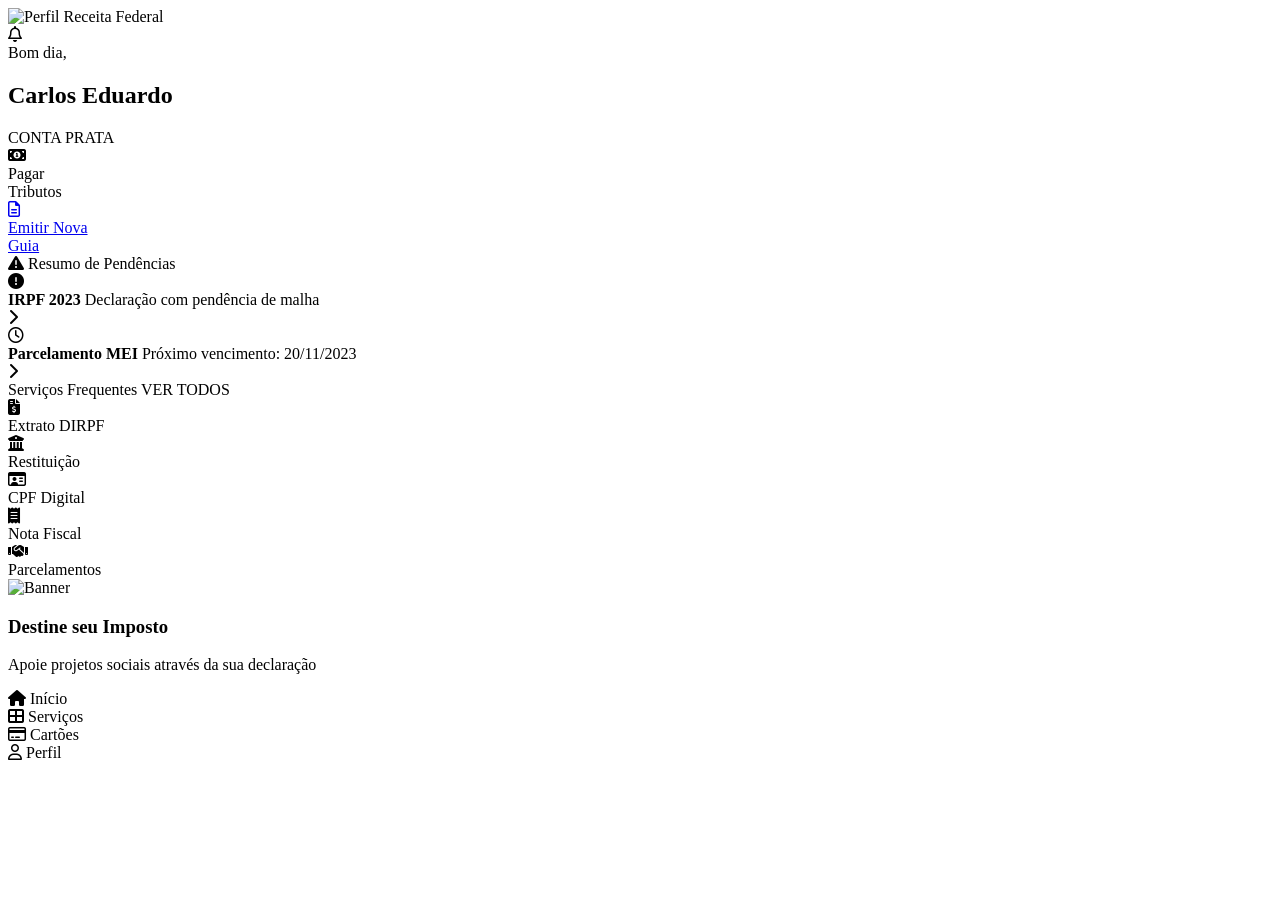
==== index.html @ 303e07ad "Move IHC files to project root Rename/move files from the IHC/ folder to the repository root: assets" ====
<!DOCTYPE html>
<html lang="pt-BR">
<head>
<meta charset="UTF-8" />
<meta name="viewport" content="width=device-width, initial-scale=1, maximum-scale=1" />
<title>Receita Federal</title>
<link rel="stylesheet" href="https://cdnjs.cloudflare.com/ajax/libs/font-awesome/6.5.1/css/all.min.css" />
<link rel="stylesheet" href="style.css" />
</head>
<body class="page-index">
  <header class="header">
    <div class="brand">
      <img class="avatar" src="https://i.pravatar.cc/80?img=12" alt="Perfil" />
      <span>Receita Federal</span>
    </div>
    <i class="fa-regular fa-bell bell"></i>
  </header>
  <section class="greeting">
    <div class="hi">Bom dia,</div>
    <h1>Carlos Eduardo</h1>
    <div class="badge">CONTA PRATA</div>
  </section>
  <section class="quick">
    <div class="qcard primary">
      <div class="ico"><i class="fa-solid fa-money-bill-1"></i></div>
      <div class="title">Pagar<br/>Tributos</div>
    </div>
    <a href="emissao.html" class="qcard light">
      <div class="ico"><i class="fa-regular fa-file-lines"></i></div>
      <div class="title">Emitir Nova<br/>Guia</div>
    </a>
  </section>
  <div class="section-title">
    <i class="fa-solid fa-triangle-exclamation warn"></i>
    Resumo de Pendências
  </div>
  <div class="pend">
    <div class="pend-item danger">
      <div class="pico"><i class="fa-solid fa-circle-exclamation"></i></div>
      <div class="body">
        <strong>IRPF 2023</strong>
        <span>Declaração com pendência de malha</span>
      </div>
      <i class="fa-solid fa-chevron-right chev"></i>
    </div>
    <div class="pend-item info">
      <div class="pico"><i class="fa-regular fa-clock"></i></div>
      <div class="body">
        <strong>Parcelamento MEI</strong>
        <span>Próximo vencimento: 20/11/2023</span>
      </div>
      <i class="fa-solid fa-chevron-right chev"></i>
    </div>
  </div>
  <div class="section-title row">
    <span>Serviços Frequentes</span>
    <span class="see-all">VER TODOS</span>
  </div>
  <div class="services">
    <div class="service">
      <div class="sico"><i class="fa-solid fa-file-invoice-dollar"></i></div>
      <div class="slabel">Extrato DIRPF</div>
    </div>
    <div class="service">
      <div class="sico"><i class="fa-solid fa-building-columns"></i></div>
      <div class="slabel">Restituição</div>
    </div>
    <div class="service">
      <div class="sico"><i class="fa-regular fa-id-card"></i></div>
      <div class="slabel">CPF Digital</div>
    </div>
    <div class="service">
      <div class="sico"><i class="fa-solid fa-receipt"></i></div>
      <div class="slabel">Nota Fiscal</div>
    </div>
    <div class="service">
      <div class="sico"><i class="fa-solid fa-handshake"></i></div>
      <div class="slabel">Parcelamentos</div>
    </div>
  </div>
  <div class="banner">
    <img src="https://images.unsplash.com/photo-1498050108023-c5249f4df085?w=800" alt="Banner" />
    <div class="overlay">
      <h3>Destine seu Imposto</h3>
      <p>Apoie projetos sociais através da sua declaração</p>
    </div>
  </div>
  <nav class="tabbar">
    <div class="tab active">
      <i class="fa-solid fa-house"></i>
      <span>Início</span>
    </div>
    <div class="tab">
      <i class="fa-solid fa-th-large"></i>
      <span>Serviços</span>
    </div>
    <div class="tab">
      <i class="fa-regular fa-credit-card"></i>
      <span>Cartões</span>
    </div>
    <div class="tab">
      <i class="fa-regular fa-user"></i>
      <span>Perfil</span>
    </div>
  </nav>
</body>
</html>
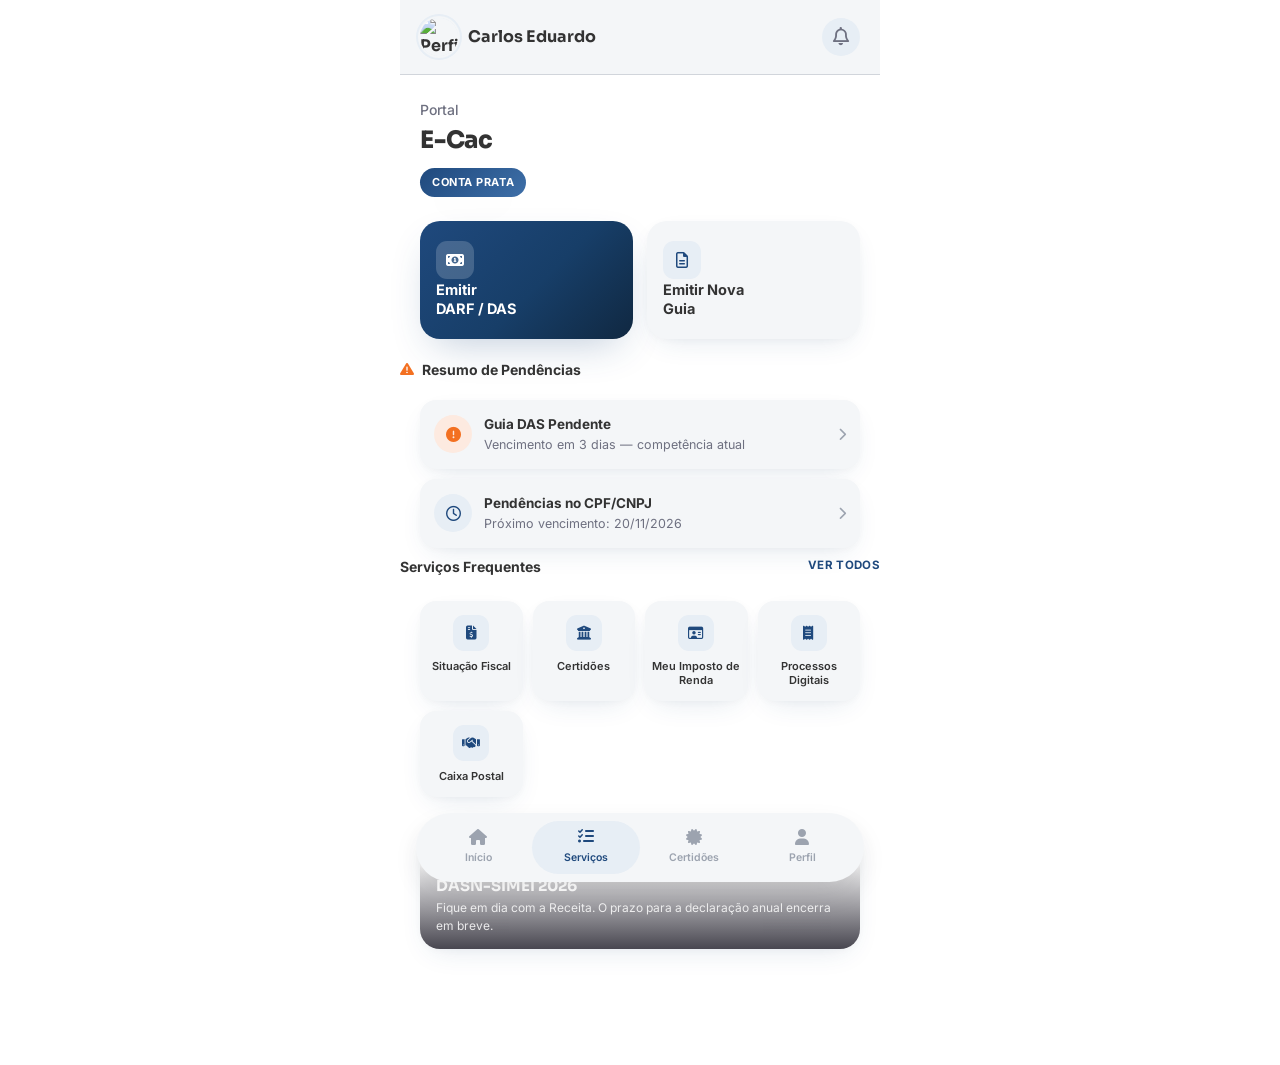
==== commit 9e559fa5: "Revamp UI: new styles, script and content Large UI overhaul: replaced the old emission-values JS wit" ====
--- a/index.html
+++ b/index.html
@@ -3,27 +3,28 @@
 <head>
 <meta charset="UTF-8" />
 <meta name="viewport" content="width=device-width, initial-scale=1, maximum-scale=1" />
-<title>Receita Federal</title>
+<title>Ecaac</title>
 <link rel="stylesheet" href="https://cdnjs.cloudflare.com/ajax/libs/font-awesome/6.5.1/css/all.min.css" />
 <link rel="stylesheet" href="style.css" />
 </head>
 <body class="page-index">
+  <div class="page-shell">
   <header class="header">
     <div class="brand">
       <img class="avatar" src="https://i.pravatar.cc/80?img=12" alt="Perfil" />
-      <span>Receita Federal</span>
+      <span>Carlos Eduardo</span>
     </div>
     <i class="fa-regular fa-bell bell"></i>
   </header>
   <section class="greeting">
-    <div class="hi">Bom dia,</div>
-    <h1>Carlos Eduardo</h1>
+    <div class="hi">Portal</div>
+    <h1>E-Cac</h1>
     <div class="badge">CONTA PRATA</div>
   </section>
   <section class="quick">
     <div class="qcard primary">
       <div class="ico"><i class="fa-solid fa-money-bill-1"></i></div>
-      <div class="title">Pagar<br/>Tributos</div>
+      <div class="title">Emitir<br/>DARF / DAS</div>
     </div>
     <a href="emissao.html" class="qcard light">
       <div class="ico"><i class="fa-regular fa-file-lines"></i></div>
@@ -38,16 +39,16 @@
     <div class="pend-item danger">
       <div class="pico"><i class="fa-solid fa-circle-exclamation"></i></div>
       <div class="body">
-        <strong>IRPF 2023</strong>
-        <span>Declaração com pendência de malha</span>
+        <strong>Guia DAS Pendente</strong>
+        <span>Vencimento em 3 dias — competência atual</span>
       </div>
       <i class="fa-solid fa-chevron-right chev"></i>
     </div>
     <div class="pend-item info">
       <div class="pico"><i class="fa-regular fa-clock"></i></div>
       <div class="body">
-        <strong>Parcelamento MEI</strong>
-        <span>Próximo vencimento: 20/11/2023</span>
+        <strong>Pendências no CPF/CNPJ</strong>
+        <span>Próximo vencimento: 20/11/2026</span>
       </div>
       <i class="fa-solid fa-chevron-right chev"></i>
     </div>
@@ -59,49 +60,52 @@
   <div class="services">
     <div class="service">
       <div class="sico"><i class="fa-solid fa-file-invoice-dollar"></i></div>
-      <div class="slabel">Extrato DIRPF</div>
+      <div class="slabel">Situação Fiscal</div>
     </div>
     <div class="service">
       <div class="sico"><i class="fa-solid fa-building-columns"></i></div>
-      <div class="slabel">Restituição</div>
+      <div class="slabel">Certidões</div>
     </div>
     <div class="service">
       <div class="sico"><i class="fa-regular fa-id-card"></i></div>
-      <div class="slabel">CPF Digital</div>
+      <div class="slabel">Meu Imposto de Renda</div>
     </div>
     <div class="service">
       <div class="sico"><i class="fa-solid fa-receipt"></i></div>
-      <div class="slabel">Nota Fiscal</div>
+      <div class="slabel">Processos Digitais</div>
     </div>
     <div class="service">
       <div class="sico"><i class="fa-solid fa-handshake"></i></div>
-      <div class="slabel">Parcelamentos</div>
+      <div class="slabel">Caixa Postal</div>
     </div>
   </div>
   <div class="banner">
     <img src="https://images.unsplash.com/photo-1498050108023-c5249f4df085?w=800" alt="Banner" />
     <div class="overlay">
-      <h3>Destine seu Imposto</h3>
-      <p>Apoie projetos sociais através da sua declaração</p>
+      <h3>DASN-SIMEI 2026</h3>
+      <p>Fique em dia com a Receita. O prazo para a declaração anual encerra em breve.</p>
     </div>
   </div>
-  <nav class="tabbar">
-    <div class="tab active">
-      <i class="fa-solid fa-house"></i>
-      <span>Início</span>
-    </div>
-    <div class="tab">
-      <i class="fa-solid fa-th-large"></i>
-      <span>Serviços</span>
-    </div>
-    <div class="tab">
-      <i class="fa-regular fa-credit-card"></i>
-      <span>Cartões</span>
-    </div>
-    <div class="tab">
-      <i class="fa-regular fa-user"></i>
-      <span>Perfil</span>
-    </div>
-  </nav>
+  <nav class="bottom-nav-bar">
+      <a class="link" href="index.html">
+        <span class="nav-icon"><i class="fa-solid fa-house"></i></span>
+        <p class="text">Início</p>
+      </a>
+      <a class="link active" href="servicos.html">
+        <span class="nav-icon"><i class="fa-solid fa-list-check"></i></span>
+        <p class="text">Serviços</p>
+      </a>
+      <a class="link" href="certidoes.html">
+        <span class="nav-icon"><i class="fa-solid fa-certificate"></i></span>
+        <p class="text">Certidões</p>
+      </a>
+      <a class="link" href="perfil.html">
+        <span class="nav-icon"><i class="fa-solid fa-user"></i></span>
+        <p class="text">Perfil</p>
+      </a>
+    </nav>
+  </div>
+
+  <script src="script.js"></script>
 </body>
 </html>
--- a/style.css
+++ b/style.css
@@ -0,0 +1,1175 @@
+
+@import url('https://fonts.googleapis.com/css2?family=Sora:wght@600;700;800&family=Inter:wght@400;500;600;700&display=swap');
+
+* {
+  box-sizing: border-box;
+}
+
+:root {
+  --bg: #ffffff;
+  --surface: #f4f6f8;
+  --primary: #1f497d;
+  --primary-light: #3e6fa8;
+  --primary-tint: #e7eef5;
+  --ink: #333333;
+  --muted: #6e7080;
+  --muted-soft: #9ca3af;
+  --line: #d1d5db;
+  --mint: #16a34a;
+  --mint-tint: #e7f8ee;
+  --amber: #f37021;
+  --amber-tint: #fdeae0;
+  --rose: #f37021;
+  --rose-tint: #fdeae0;
+
+  --radius-lg: 20px;
+  --radius-md: 16px;
+  --radius-sm: 12px;
+  --radius-pill: 999px;
+
+  --shadow-card: 0 10px 30px -12px rgba(31, 73, 125, 0.16), 0 2px 8px -2px rgba(51, 51, 51, 0.04);
+  --shadow-float: 0 16px 40px -14px rgba(31, 73, 125, 0.30);
+  --shadow-nav: 0 12px 32px -8px rgba(51, 51, 51, 0.14);
+
+  --ease: cubic-bezier(0.22, 1, 0.36, 1);
+}
+
+html {
+  -webkit-text-size-adjust: 100%;
+}
+
+body {
+  margin: 0;
+  background: var(--bg);
+  color: var(--ink);
+  font-family: 'Inter', -apple-system, BlinkMacSystemFont, sans-serif;
+  font-size: 15px;
+  line-height: 1.5;
+  -webkit-font-smoothing: antialiased;
+}
+
+h1, h2, h3, .heading-1 .text, .emissao-heading, .success-title, .header-title {
+  font-family: 'Sora', 'Inter', sans-serif;
+}
+
+a {
+  color: inherit;
+  text-decoration: none;
+}
+
+button {
+  font-family: inherit;
+}
+
+img {
+  display: block;
+}
+
+/* App frame shared by all pages */
+body.page-index,
+body.page-emissao,
+body.page-pagamento,
+body.page-sucesso {
+  min-height: 100vh;
+  display: flex;
+  justify-content: center;
+}
+
+.page-shell,
+.app-shell {
+  width: 100%;
+  max-width: 480px;
+  min-height: 100vh;
+  background: var(--bg);
+  position: relative;
+  padding-bottom: 104px; /* room for floating bottom nav */
+}
+
+/* fade/slide-in entrance for the whole page */
+.page-shell > *,
+.app-shell .frame.root > * {
+  animation: pageIn 0.5s var(--ease) both;
+}
+
+@keyframes pageIn {
+  from { opacity: 0; transform: translateY(10px); }
+  to   { opacity: 1; transform: translateY(0); }
+}
+
+@media (prefers-reduced-motion: reduce) {
+  *, *::before, *::after {
+    animation-duration: 0.001ms !important;
+    transition-duration: 0.001ms !important;
+  }
+}
+
+/* =========================================================
+   Top header bars (shared shape across pages)
+   ========================================================= */
+.header,
+.emissao-header,
+.header-topappbar,
+.header-rf {
+  display: flex;
+  align-items: center;
+  justify-content: space-between;
+  padding: 18px 20px;
+  background: var(--surface);
+  position: sticky;
+  top: 0;
+  z-index: 20;
+}
+
+.emissao-header,
+.header-topappbar {
+  border-bottom: 1px solid var(--line);
+}
+
+.header {
+  border-bottom: 1px solid var(--line);
+}
+
+.brand {
+  display: flex;
+  align-items: center;
+  gap: 10px;
+  font-family: 'Sora', sans-serif;
+  font-weight: 700;
+  font-size: 16px;
+  color: var(--ink);
+}
+
+.avatar,
+.profile-avatar {
+  width: 38px;
+  height: 38px;
+  border-radius: var(--radius-pill);
+  object-fit: cover;
+  box-shadow: 0 0 0 2px var(--surface), 0 0 0 4px var(--primary-tint);
+}
+
+.bell {
+  font-size: 18px;
+  color: var(--muted);
+  width: 38px;
+  height: 38px;
+  border-radius: var(--radius-pill);
+  display: flex;
+  align-items: center;
+  justify-content: center;
+  background: var(--primary-tint);
+  transition: transform 0.2s var(--ease);
+}
+
+.bell:active { transform: scale(0.92); }
+
+.icon-button {
+  width: 38px;
+  height: 38px;
+  border-radius: var(--radius-pill);
+  display: flex;
+  align-items: center;
+  justify-content: center;
+  background: var(--primary-tint);
+  color: var(--primary);
+  font-size: 15px;
+  border: none;
+  cursor: pointer;
+  transition: transform 0.15s var(--ease), background 0.15s var(--ease);
+}
+
+.icon-button:hover { background: #e6dbfb; }
+.icon-button:active { transform: scale(0.92); }
+
+.emissao-header-left,
+.emissao-header-right {
+  display: flex;
+  align-items: center;
+  gap: 12px;
+}
+
+.emissao-title {
+  font-family: 'Sora', sans-serif;
+  font-weight: 700;
+  font-size: 16px;
+}
+
+.heading-1 .text {
+  font-weight: 700;
+  font-size: 16px;
+  margin: 0;
+}
+
+/* =========================================================
+   Home — greeting + balance
+   ========================================================= */
+.greeting {
+  padding: 24px 20px 4px;
+}
+
+.hi {
+  color: var(--muted);
+  font-size: 14px;
+  font-weight: 500;
+}
+
+.greeting h1 {
+  margin: 2px 0 10px;
+  font-size: 24px;
+  font-weight: 800;
+  letter-spacing: -0.01em;
+}
+
+.badge {
+  display: inline-flex;
+  align-items: center;
+  background: linear-gradient(135deg, var(--primary), var(--primary-light));
+  color: #fff;
+  font-size: 11px;
+  font-weight: 700;
+  letter-spacing: 0.05em;
+  padding: 6px 12px;
+  border-radius: var(--radius-pill);
+  box-shadow: var(--shadow-float);
+}
+
+/* Quick action cards — signature gradient "saldo" tile */
+.quick {
+  display: grid;
+  grid-template-columns: 1fr 1fr;
+  gap: 14px;
+  padding: 20px;
+}
+
+.qcard {
+  border-radius: var(--radius-lg);
+  padding: 20px 16px;
+  display: flex;
+  flex-direction: column;
+  justify-content: space-between;
+  min-height: 118px;
+  cursor: pointer;
+  transition: transform 0.2s var(--ease), box-shadow 0.2s var(--ease);
+}
+
+.qcard:hover { transform: translateY(-3px); }
+.qcard:active { transform: translateY(0) scale(0.98); }
+
+.qcard.primary {
+  background: linear-gradient(135deg, var(--primary) 0%, #173e68 55%, #102841 100%);
+  color: #fff;
+  box-shadow: var(--shadow-float);
+}
+
+.qcard.light {
+  background: var(--surface);
+  color: var(--ink);
+  box-shadow: var(--shadow-card);
+}
+
+.qcard .ico {
+  width: 38px;
+  height: 38px;
+  border-radius: 11px;
+  display: flex;
+  align-items: center;
+  justify-content: center;
+  font-size: 16px;
+}
+
+.qcard.primary .ico { background: rgba(255, 255, 255, 0.18); color: #fff; }
+.qcard.light .ico { background: var(--primary-tint); color: var(--primary); }
+
+.qcard .title {
+  font-weight: 700;
+  font-size: 14.5px;
+  line-height: 1.3;
+}
+
+/* Section titles */
+.section-title {
+  display: flex;
+  align-items: center;
+  gap: 8px;
+  padding: 8px 20px;
+  margin-top: 8px;
+  font-weight: 700;
+  font-size: 14px;
+  color: var(--ink);
+}
+
+.section-title.row {
+  justify-content: space-between;
+}
+
+.section-title .warn { color: var(--amber); }
+
+.see-all {
+  font-size: 11.5px;
+  font-weight: 700;
+  letter-spacing: 0.03em;
+  color: var(--primary);
+}
+
+/* Pending items list */
+.pend {
+  display: flex;
+  flex-direction: column;
+  gap: 10px;
+  padding: 8px 20px;
+}
+
+.pend-item {
+  display: flex;
+  align-items: center;
+  gap: 12px;
+  background: var(--surface);
+  border-radius: var(--radius-md);
+  padding: 14px;
+  box-shadow: var(--shadow-card);
+  cursor: pointer;
+  transition: transform 0.15s var(--ease);
+}
+
+.pend-item:hover { transform: translateX(2px); }
+
+.pico {
+  width: 38px;
+  height: 38px;
+  flex-shrink: 0;
+  border-radius: var(--radius-pill);
+  display: flex;
+  align-items: center;
+  justify-content: center;
+  font-size: 15px;
+}
+
+.pend-item.danger .pico { background: var(--rose-tint); color: var(--rose); }
+.pend-item.info .pico { background: var(--primary-tint); color: var(--primary); }
+
+.pend-item .body {
+  flex: 1;
+  display: flex;
+  flex-direction: column;
+}
+
+.pend-item .body strong {
+  font-size: 13.5px;
+  font-weight: 700;
+}
+
+.pend-item .body span {
+  font-size: 12.5px;
+  color: var(--muted);
+  margin-top: 2px;
+}
+
+.chev {
+  color: var(--muted-soft);
+  font-size: 13px;
+}
+
+/* Frequent services grid */
+.services {
+  display: grid;
+  grid-template-columns: repeat(4, 1fr);
+  gap: 10px;
+  padding: 12px 20px 4px;
+}
+
+.service {
+  background: var(--surface);
+  border-radius: var(--radius-md);
+  box-shadow: var(--shadow-card);
+  padding: 14px 6px;
+  display: flex;
+  flex-direction: column;
+  align-items: center;
+  gap: 8px;
+  text-align: center;
+  cursor: pointer;
+  transition: transform 0.18s var(--ease);
+}
+
+.service:hover { transform: translateY(-3px); }
+
+.sico {
+  width: 36px;
+  height: 36px;
+  border-radius: 11px;
+  background: var(--primary-tint);
+  color: var(--primary);
+  display: flex;
+  align-items: center;
+  justify-content: center;
+  font-size: 14px;
+}
+
+.slabel {
+  font-size: 11px;
+  font-weight: 600;
+  color: var(--ink);
+  line-height: 1.3;
+}
+
+/* Promo banner */
+.banner {
+  position: relative;
+  margin: 18px 20px 12px;
+  border-radius: var(--radius-lg);
+  overflow: hidden;
+  box-shadow: var(--shadow-card);
+}
+
+.banner img {
+  width: 100%;
+  height: 130px;
+  object-fit: cover;
+}
+
+.banner .overlay {
+  position: absolute;
+  inset: 0;
+  background: linear-gradient(180deg, rgba(21, 19, 31, 0) 30%, rgba(21, 19, 31, 0.78) 100%);
+  display: flex;
+  flex-direction: column;
+  justify-content: flex-end;
+  padding: 14px 16px;
+  color: #fff;
+}
+
+.banner h3 {
+  margin: 0 0 2px;
+  font-size: 15px;
+  font-weight: 700;
+}
+
+.banner p {
+  margin: 0;
+  font-size: 12px;
+  opacity: 0.85;
+}
+
+/* =========================================================
+   Bottom navigation — floating pill, shared shape
+   ========================================================= */
+.tabbar,
+.bottom-nav-bar {
+  position: fixed;
+  left: 0;
+  right: 0;
+  bottom: 18px;
+  margin: 0 auto;
+  width: calc(100% - 32px);
+  max-width: 448px;
+  background: var(--surface);
+  border-radius: var(--radius-pill);
+  box-shadow: var(--shadow-nav);
+  display: flex;
+  justify-content: space-around;
+  align-items: center;
+  padding: 8px;
+  z-index: 50;
+}
+
+.tab,
+.bottom-nav-bar .link {
+  display: flex;
+  flex-direction: column;
+  align-items: center;
+  justify-content: center;
+  gap: 3px;
+  flex: 1;
+  padding: 8px 4px;
+  border-radius: var(--radius-pill);
+  color: var(--muted-soft);
+  font-size: 10.5px;
+  font-weight: 600;
+  cursor: pointer;
+  transition: color 0.2s var(--ease), background 0.2s var(--ease);
+}
+
+.tab i,
+.bottom-nav-bar .nav-icon i {
+  font-size: 16px;
+  transition: transform 0.2s var(--ease);
+}
+
+.tab.active,
+.bottom-nav-bar .link.active {
+  color: var(--primary);
+  background: var(--primary-tint);
+}
+
+.tab.active i,
+.bottom-nav-bar .link.active .nav-icon i {
+  transform: translateY(-1px);
+}
+
+.bottom-nav-bar .text {
+  margin: 0;
+}
+
+/* =========================================================
+   Emissão (choose bill type) page
+   ========================================================= */
+.emissao-main {
+  padding: 20px 20px 8px;
+}
+
+.emissao-card {
+  background: var(--surface);
+  border-radius: var(--radius-lg);
+  padding: 24px 20px;
+  box-shadow: var(--shadow-card);
+}
+
+.badge-step {
+  display: inline-block;
+  font-size: 11px;
+  font-weight: 700;
+  letter-spacing: 0.06em;
+  color: var(--primary);
+  background: var(--primary-tint);
+  padding: 5px 10px;
+  border-radius: var(--radius-pill);
+  margin-bottom: 14px;
+}
+
+.emissao-heading {
+  font-size: 20px;
+  font-weight: 800;
+  margin: 0 0 8px;
+  letter-spacing: -0.01em;
+}
+
+.emissao-subtitle {
+  color: var(--muted);
+  font-size: 13.5px;
+  margin: 0 0 20px;
+  line-height: 1.55;
+}
+
+.emissao-options {
+  display: flex;
+  flex-direction: column;
+  gap: 10px;
+  margin-bottom: 22px;
+}
+
+.option-card {
+  display: flex;
+  align-items: center;
+  gap: 14px;
+  width: 100%;
+  background: var(--bg);
+  border: 1.5px solid var(--line);
+  border-radius: var(--radius-md);
+  padding: 14px;
+  cursor: pointer;
+  text-align: left;
+  transition: border-color 0.18s var(--ease), background 0.18s var(--ease), transform 0.12s var(--ease);
+}
+
+.option-card:hover { transform: translateY(-1px); }
+
+.option-card.selected {
+  border-color: var(--primary);
+  background: var(--primary-tint);
+}
+
+.option-card-icon {
+  width: 42px;
+  height: 42px;
+  border-radius: 13px;
+  background: var(--surface);
+  color: var(--primary);
+  display: flex;
+  align-items: center;
+  justify-content: center;
+  font-size: 16px;
+  flex-shrink: 0;
+}
+
+.option-card.selected .option-card-icon {
+  background: var(--primary);
+  color: #fff;
+}
+
+.option-card-content {
+  flex: 1;
+  display: flex;
+  flex-direction: column;
+}
+
+.option-card-content strong {
+  font-size: 14px;
+  font-weight: 700;
+}
+
+.option-card-content span {
+  font-size: 12.5px;
+  color: var(--muted);
+  margin-top: 2px;
+}
+
+.option-card-check {
+  width: 22px;
+  height: 22px;
+  border-radius: var(--radius-pill);
+  background: var(--primary);
+  color: #fff;
+  display: flex;
+  align-items: center;
+  justify-content: center;
+  font-size: 11px;
+  flex-shrink: 0;
+}
+
+.emissao-actions {
+  display: flex;
+  gap: 12px;
+}
+
+.cta-button {
+  flex: 1;
+  display: flex;
+  align-items: center;
+  justify-content: center;
+  gap: 8px;
+  padding: 14px;
+  border-radius: var(--radius-md);
+  font-weight: 700;
+  font-size: 14px;
+  border: none;
+  cursor: pointer;
+  transition: transform 0.15s var(--ease), box-shadow 0.15s var(--ease), opacity 0.15s var(--ease);
+}
+
+.cta-button.primary {
+  background: linear-gradient(135deg, var(--primary), var(--primary-light));
+  color: #fff;
+  box-shadow: var(--shadow-float);
+}
+
+.cta-button.outline {
+  background: var(--surface);
+  color: var(--ink);
+  border: 1.5px solid var(--line);
+}
+
+.cta-button:hover { transform: translateY(-2px); }
+.cta-button:active { transform: translateY(0) scale(0.98); }
+
+.trusted-footer {
+  display: flex;
+  justify-content: center;
+  padding: 18px 0 6px;
+}
+
+.trusted-pill {
+  display: inline-flex;
+  align-items: center;
+  gap: 6px;
+  font-size: 11px;
+  font-weight: 700;
+  letter-spacing: 0.04em;
+  color: var(--mint);
+  background: var(--mint-tint);
+  padding: 7px 14px;
+  border-radius: var(--radius-pill);
+}
+
+.emissao-copy {
+  text-align: center;
+  color: var(--muted-soft);
+  font-size: 11px;
+  line-height: 1.7;
+  padding: 4px 20px 20px;
+}
+
+.emissao-copy a {
+  color: var(--muted);
+}
+
+/* =========================================================
+   Pagamento (payments) page
+   ========================================================= */
+.payment-main {
+  padding: 18px 20px 8px;
+  display: flex;
+  flex-direction: column;
+  gap: 18px;
+}
+
+.card {
+  background: var(--surface);
+  border-radius: var(--radius-lg);
+  box-shadow: var(--shadow-card);
+}
+
+.urgent-card {
+  padding: 18px;
+  border: 1.5px solid var(--rose-tint);
+}
+
+.urgent-card-header {
+  display: flex;
+  align-items: center;
+  gap: 10px;
+  margin-bottom: 14px;
+}
+
+.status-tag {
+  font-size: 10.5px;
+  font-weight: 800;
+  letter-spacing: 0.05em;
+  padding: 5px 10px;
+  border-radius: var(--radius-pill);
+}
+
+.status-tag.urgent {
+  background: var(--rose-tint);
+  color: var(--rose);
+}
+
+.urgent-note {
+  margin: 0;
+  font-size: 12.5px;
+  color: var(--muted);
+  font-weight: 600;
+}
+
+.urgent-card-body {
+  display: flex;
+  flex-direction: column;
+  gap: 14px;
+}
+
+.guide-title {
+  margin: 0 0 4px;
+  font-size: 15px;
+  font-weight: 700;
+}
+
+.guide-description {
+  margin: 0;
+  font-size: 12.5px;
+  color: var(--muted);
+  line-height: 1.5;
+}
+
+.guide-description.white {
+  color: rgba(255, 255, 255, 0.82);
+}
+
+.urgent-action {
+  width: 100%;
+}
+
+.highlight-card {
+  background: linear-gradient(135deg, var(--primary) 0%, #102841 100%);
+  border-radius: var(--radius-lg);
+  padding: 18px;
+  display: flex;
+  align-items: center;
+  gap: 14px;
+  color: #fff;
+  box-shadow: var(--shadow-float);
+}
+
+.highlight-icon {
+  width: 40px;
+  height: 40px;
+  border-radius: var(--radius-pill);
+  background: rgba(255, 255, 255, 0.16);
+  display: flex;
+  align-items: center;
+  justify-content: center;
+  font-size: 17px;
+  flex-shrink: 0;
+}
+
+.highlight-content {
+  flex: 1;
+}
+
+.highlight-link {
+  font-size: 12px;
+  font-weight: 700;
+  background: rgba(255, 255, 255, 0.16);
+  padding: 8px 12px;
+  border-radius: var(--radius-pill);
+  white-space: nowrap;
+  transition: background 0.15s var(--ease);
+}
+
+.highlight-link:hover { background: rgba(255, 255, 255, 0.28); }
+
+/* Pix copy block */
+.pix-card {
+  background: var(--surface);
+  border-radius: var(--radius-lg);
+  box-shadow: var(--shadow-card);
+  padding: 18px;
+}
+
+.pix-card-header {
+  display: flex;
+  align-items: center;
+  gap: 10px;
+  margin-bottom: 12px;
+}
+
+.pix-card-header i {
+  color: var(--primary);
+  font-size: 16px;
+}
+
+.pix-code-row {
+  display: flex;
+  align-items: center;
+  gap: 10px;
+  background: var(--bg);
+  border: 1.5px dashed var(--line);
+  border-radius: var(--radius-md);
+  padding: 12px 14px;
+}
+
+.pix-code {
+  flex: 1;
+  font-family: 'Sora', monospace;
+  font-size: 12px;
+  color: var(--muted);
+  overflow: hidden;
+  text-overflow: ellipsis;
+  white-space: nowrap;
+}
+
+.pix-copy-btn {
+  display: flex;
+  align-items: center;
+  gap: 6px;
+  background: var(--primary);
+  color: #fff;
+  border: none;
+  border-radius: var(--radius-pill);
+  padding: 9px 14px;
+  font-size: 12.5px;
+  font-weight: 700;
+  cursor: pointer;
+  white-space: nowrap;
+  transition: transform 0.15s var(--ease), background 0.2s var(--ease);
+}
+
+.pix-copy-btn:hover { background: #173e68; }
+.pix-copy-btn:active { transform: scale(0.95); }
+
+.pix-copy-btn.copied {
+  background: var(--mint);
+}
+
+.section-heading {
+  display: flex;
+  align-items: center;
+  justify-content: space-between;
+}
+
+.section-title.section-title {
+  padding: 0;
+  margin: 0 0 12px;
+}
+
+.guide-list {
+  display: flex;
+  flex-direction: column;
+  gap: 10px;
+}
+
+.guide-card {
+  display: flex;
+  align-items: center;
+  gap: 12px;
+  background: var(--surface);
+  border-radius: var(--radius-md);
+  box-shadow: var(--shadow-card);
+  padding: 14px;
+}
+
+.guide-icon {
+  width: 38px;
+  height: 38px;
+  border-radius: 11px;
+  background: var(--primary-tint);
+  color: var(--primary);
+  display: flex;
+  align-items: center;
+  justify-content: center;
+  font-size: 15px;
+  flex-shrink: 0;
+}
+
+.guide-content {
+  flex: 1;
+  min-width: 0;
+}
+
+.guide-subtitle {
+  margin: 2px 0 0;
+  font-size: 12px;
+  color: var(--muted);
+}
+
+.guide-meta {
+  display: flex;
+  flex-direction: column;
+  align-items: flex-end;
+  gap: 8px;
+}
+
+.guide-status {
+  font-size: 10.5px;
+  font-weight: 700;
+  letter-spacing: 0.03em;
+  padding: 4px 9px;
+  border-radius: var(--radius-pill);
+  white-space: nowrap;
+}
+
+.guide-status.available { background: var(--mint-tint); color: var(--mint); }
+.guide-status.pending { background: var(--amber-tint); color: var(--amber); }
+
+.guide-action {
+  font-size: 11.5px;
+  font-weight: 700;
+  padding: 7px 12px;
+  border-radius: var(--radius-pill);
+  white-space: nowrap;
+}
+
+.btn-outline {
+  border: 1.5px solid var(--primary);
+  color: var(--primary);
+  background: transparent;
+  transition: background 0.15s var(--ease), color 0.15s var(--ease);
+}
+
+.btn-outline:hover { background: var(--primary); color: #fff; }
+
+.btn-disabled {
+  border: none;
+  color: var(--muted-soft);
+  background: var(--line);
+  cursor: not-allowed;
+}
+
+.help-card {
+  display: flex;
+  align-items: center;
+  gap: 12px;
+  background: var(--primary-tint);
+  border-radius: var(--radius-md);
+  padding: 14px;
+}
+
+.help-card .image-svg {
+  width: 34px;
+  height: 34px;
+  border-radius: var(--radius-pill);
+  background: var(--surface);
+  color: var(--primary);
+  display: flex;
+  align-items: center;
+  justify-content: center;
+  flex-shrink: 0;
+}
+
+.help-text a {
+  color: var(--primary);
+  font-weight: 700;
+}
+
+/* =========================================================
+   Sucesso (confirmation) page
+   ========================================================= */
+.root-sucesso {
+  min-height: 100vh;
+  display: flex;
+  flex-direction: column;
+  max-width: 480px;
+  margin: 0 auto;
+  background: var(--bg);
+}
+
+.header-rf {
+  background: var(--surface);
+  border-bottom: 1px solid var(--line);
+}
+
+.header-title {
+  font-weight: 800;
+  font-size: 17px;
+  margin: 0;
+  color: var(--ink);
+}
+
+.header-actions {
+  display: flex;
+  gap: 14px;
+  align-items: center;
+}
+
+.main-sucesso {
+  flex: 1;
+  display: flex;
+  flex-direction: column;
+  align-items: center;
+  padding: 36px 20px;
+  animation: pageIn 0.5s var(--ease) both;
+}
+
+.success-card {
+  background: var(--surface);
+  border-radius: var(--radius-lg);
+  padding: 32px 24px;
+  box-shadow: var(--shadow-card);
+  width: 100%;
+  max-width: 380px;
+  display: flex;
+  flex-direction: column;
+  align-items: center;
+  text-align: center;
+}
+
+.success-icon-box {
+  background: linear-gradient(135deg, var(--mint), #22c55e);
+  width: 68px;
+  height: 68px;
+  border-radius: var(--radius-md);
+  display: flex;
+  justify-content: center;
+  align-items: center;
+  margin-bottom: 18px;
+  box-shadow: 0 12px 24px -8px rgba(22, 163, 74, 0.45);
+  animation: pop 0.5s var(--ease) 0.1s both;
+}
+
+@keyframes pop {
+  0% { transform: scale(0.4); opacity: 0; }
+  70% { transform: scale(1.08); opacity: 1; }
+  100% { transform: scale(1); }
+}
+
+.success-icon-box i {
+  font-size: 28px;
+  color: #fff;
+}
+
+.success-title {
+  color: var(--ink);
+  font-size: 21px;
+  font-weight: 800;
+  margin: 0 0 8px;
+}
+
+.success-message {
+  color: var(--muted);
+  font-size: 13.5px;
+  margin: 0 0 22px;
+  line-height: 1.55;
+}
+
+.success-details-row {
+  display: flex;
+  gap: 10px;
+  width: 100%;
+  margin-bottom: 22px;
+}
+
+.detail-box {
+  flex: 1;
+  background: var(--bg);
+  padding: 14px 12px;
+  border-radius: var(--radius-md);
+  display: flex;
+  flex-direction: column;
+  align-items: flex-start;
+  text-align: left;
+}
+
+.detail-label {
+  font-size: 10px;
+  font-weight: 700;
+  color: var(--muted-soft);
+  margin-bottom: 6px;
+  letter-spacing: 0.04em;
+  text-transform: uppercase;
+}
+
+.detail-value {
+  font-size: 14.5px;
+  font-weight: 800;
+  color: var(--ink);
+}
+
+.blue-text {
+  color: var(--primary);
+}
+
+.download-btn {
+  width: 100%;
+  background: var(--ink);
+  color: #fff;
+  padding: 14px;
+  border: none;
+  border-radius: var(--radius-md);
+  font-weight: 700;
+  font-size: 14.5px;
+  display: flex;
+  justify-content: center;
+  align-items: center;
+  gap: 8px;
+  margin-bottom: 10px;
+  cursor: pointer;
+  transition: transform 0.15s var(--ease);
+}
+
+.download-btn:hover { transform: translateY(-2px); }
+
+.home-btn {
+  width: 100%;
+  background: var(--surface);
+  color: var(--primary);
+  padding: 13px;
+  border: 1.5px solid var(--primary-tint);
+  border-radius: var(--radius-md);
+  font-weight: 700;
+  font-size: 14.5px;
+  display: flex;
+  justify-content: center;
+  align-items: center;
+  gap: 8px;
+  margin-bottom: 20px;
+  transition: background 0.15s var(--ease);
+}
+
+.home-btn:hover { background: var(--primary-tint); }
+
+.auth-footer {
+  color: var(--muted-soft);
+  font-size: 11px;
+  display: flex;
+  align-items: center;
+  gap: 6px;
+}
+
+.help-link {
+  margin-top: 22px;
+  font-size: 12.5px;
+  color: var(--muted);
+}
+
+.help-link a {
+  color: var(--primary);
+  font-weight: 700;
+}
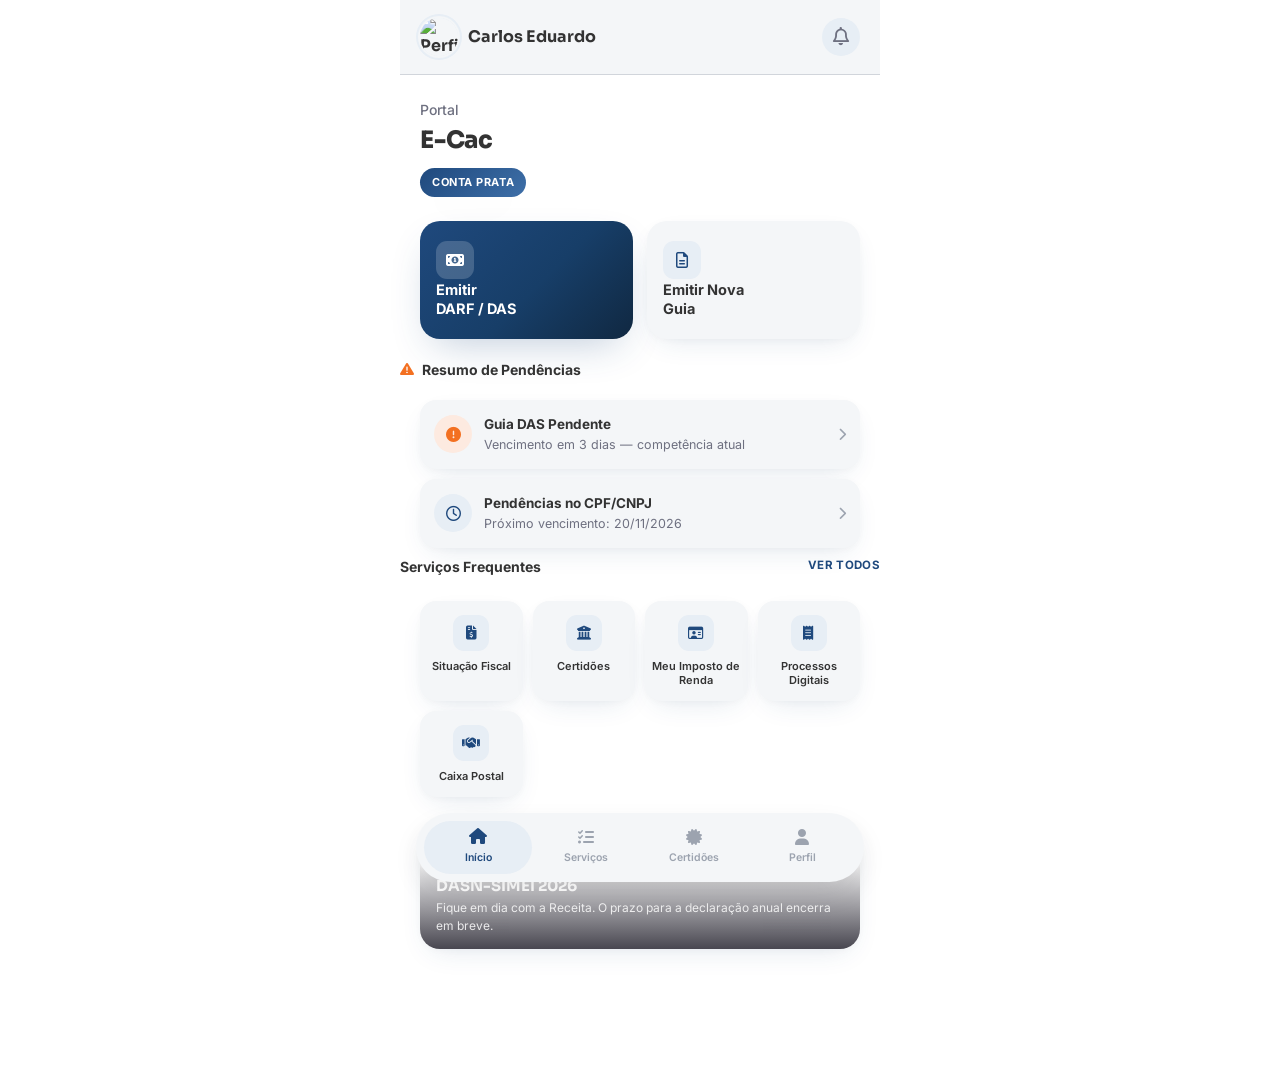
==== commit c967d192: "Update header comments in emissao-valores.js Change the header project name from "FinPay" to "Portal" ====
--- a/index.html
+++ b/index.html
@@ -3,7 +3,7 @@
 <head>
 <meta charset="UTF-8" />
 <meta name="viewport" content="width=device-width, initial-scale=1, maximum-scale=1" />
-<title>Ecaac</title>
+<title>Portal E-Cac</title>
 <link rel="stylesheet" href="https://cdnjs.cloudflare.com/ajax/libs/font-awesome/6.5.1/css/all.min.css" />
 <link rel="stylesheet" href="style.css" />
 </head>
@@ -87,11 +87,11 @@
     </div>
   </div>
   <nav class="bottom-nav-bar">
-      <a class="link" href="index.html">
+      <a class="link active" href="index.html">
         <span class="nav-icon"><i class="fa-solid fa-house"></i></span>
         <p class="text">Início</p>
       </a>
-      <a class="link active" href="servicos.html">
+      <a class="link" href="servicos.html">
         <span class="nav-icon"><i class="fa-solid fa-list-check"></i></span>
         <p class="text">Serviços</p>
       </a>
